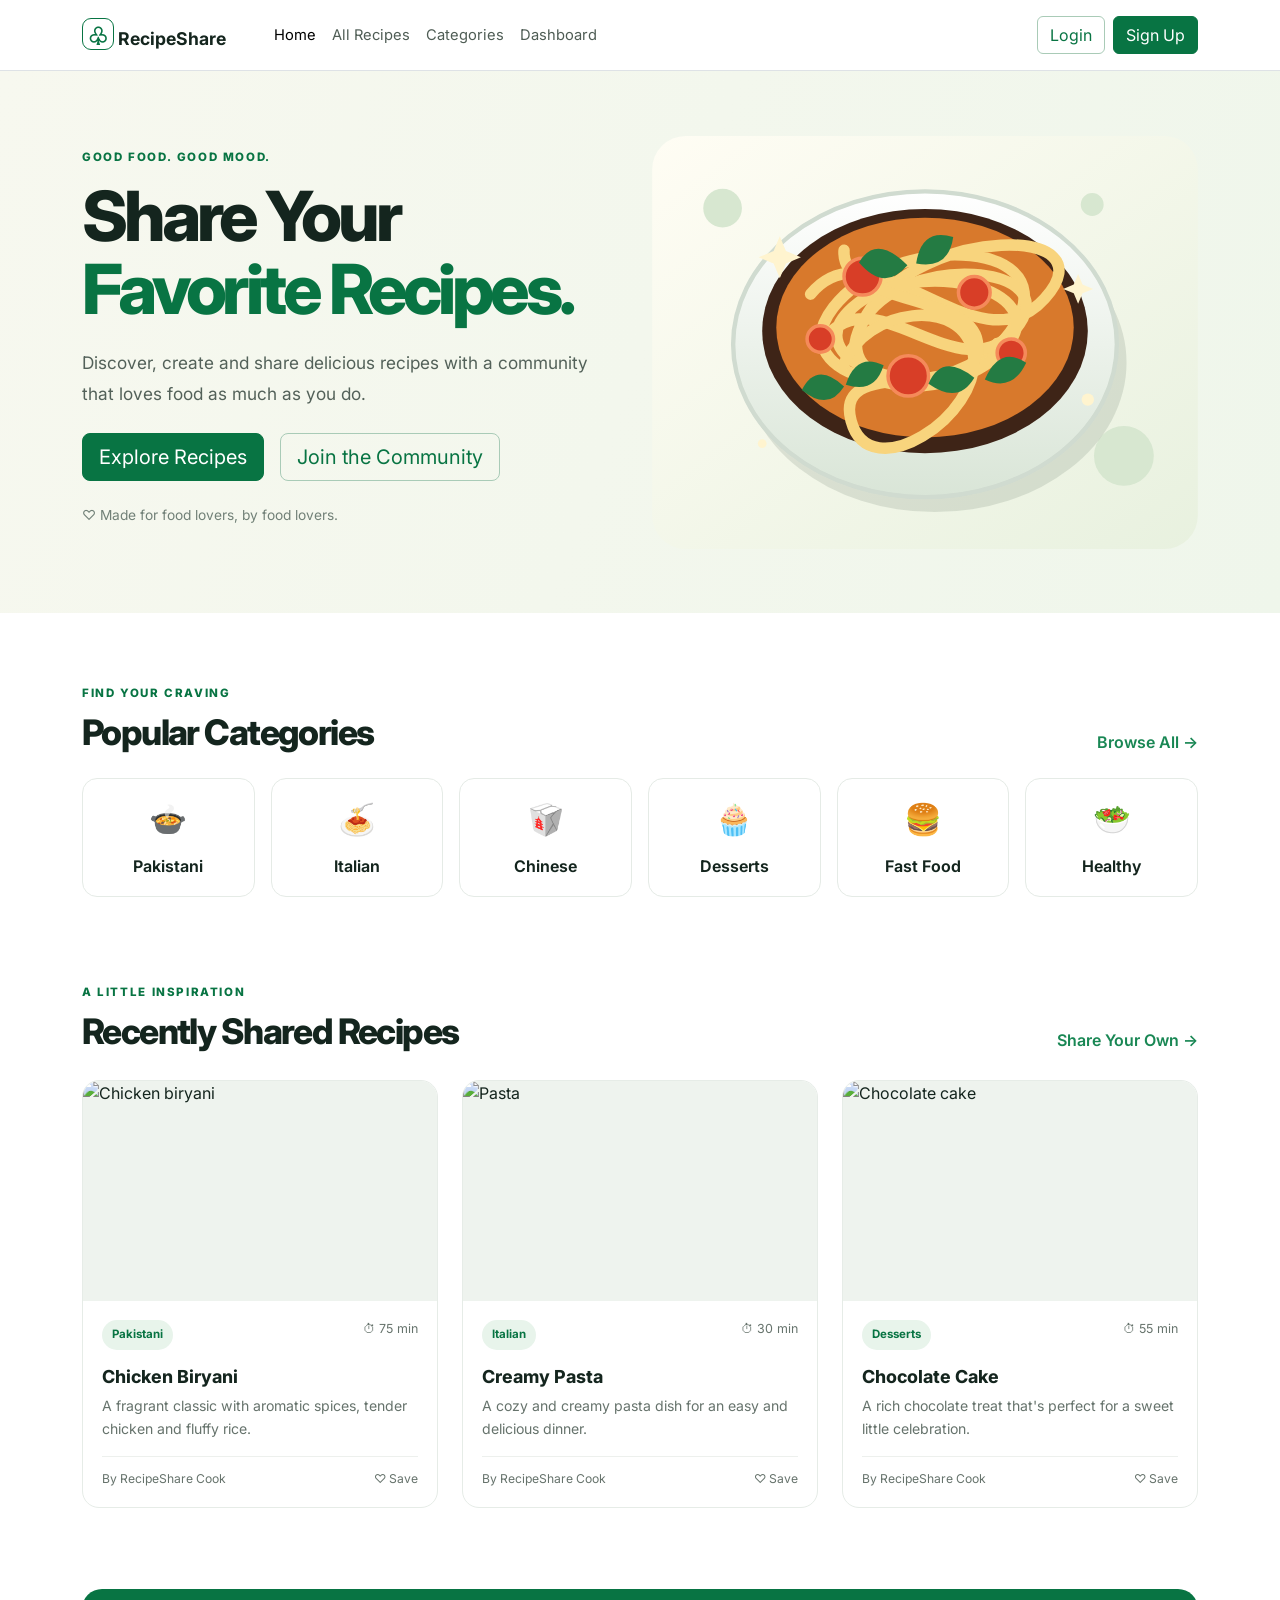
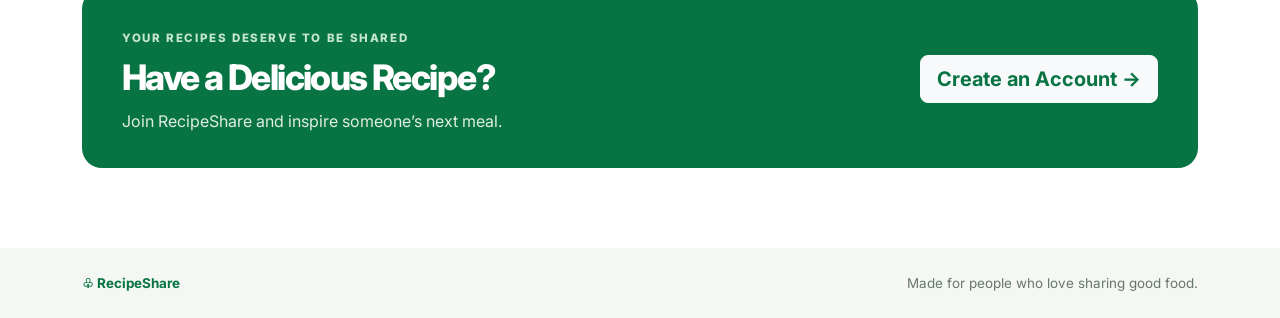
==== index.html @ fb8873b0 "push" ====
<!DOCTYPE html>
<html lang="en">

<head>
    <meta charset="UTF-8">
    <meta name="viewport" content="width=device-width, initial-scale=1.0">

    <title>RecipeShare | Share Your Favorite Recipes</title>

    <!-- Bootstrap CSS -->
    <link href="https://cdn.jsdelivr.net/npm/bootstrap@5.3.8/dist/css/bootstrap.min.css" rel="stylesheet">

    <!-- Google Font -->
    <link href="https://fonts.googleapis.com/css2?family=Inter:wght@400;500;600;700;800&display=swap" rel="stylesheet">

    <!-- Custom CSS -->
    <link rel="stylesheet" href="style.css">
</head>

<body>

    <!-- NAVBAR -->
    <nav class="navbar navbar-expand-lg bg-white border-bottom sticky-top">
        <div class="container">

            <a class="navbar-brand fw-bold" href="index.html">
                <span class="brand-icon">♧</span>
                RecipeShare
            </a>

            <button class="navbar-toggler" type="button" data-bs-toggle="collapse" data-bs-target="#navbarMenu">
                <span class="navbar-toggler-icon"></span>
            </button>

            <div class="collapse navbar-collapse" id="navbarMenu">

                <ul class="navbar-nav ms-lg-4 me-auto">
                    <li class="nav-item">
                        <a class="nav-link active" href="index.html">Home</a>
                    </li>

                    <li class="nav-item">
                        <a class="nav-link" href="#recipes">All Recipes</a>
                    </li>

                    <li class="nav-item">
                        <a class="nav-link" href="#categories">Categories</a>
                    </li>
                    <li class="nav-item">
                        <a class="nav-link" href="signup.html">Dashboard</a>
                    </li>
                </ul>

                <div class="d-flex gap-2">
                    <a href="login.html" class="btn btn-outline-success">Login</a>
                    <a href="signup.html" class="btn btn-success">Sign Up</a>
                </div>

            </div>
        </div>
    </nav>


    <!-- HERO SECTION -->
    <section class="hero">
        <div class="container">
            <div class="row align-items-center g-4">

                <div class="col-lg-6">

                    <span class="eyebrow">GOOD FOOD. GOOD MOOD.</span>

                    <h1>
                        Share Your
                        <span>Favorite Recipes.</span>
                    </h1>

                    <p class="hero-text">
                        Discover, create and share delicious recipes
                        with a community that loves food as much as you do.
                    </p>

                    <div class="d-flex flex-wrap gap-3 mt-4">
                        <a href="#recipes" class="btn btn-success btn-lg">
                            Explore Recipes
                        </a>

                        <a href="signup.html" class="btn btn-outline-success btn-lg">
                            Join the Community
                        </a>
                    </div>

                    <p class="hero-note mt-4">
                        ♡ Made for food lovers, by food lovers.
                    </p>

                </div>

                <div class="col-lg-6">
                    <img src="images/food-hero.svg" class="hero-image" alt="Delicious meal illustration">
                </div>

            </div>
        </div>
    </section>


    <!-- CATEGORIES -->
    <section class="container section-space" id="categories">

        <div class="section-heading">
            <div>
                <span class="eyebrow">FIND YOUR CRAVING</span>
                <h2>Popular Categories</h2>
            </div>

            <a href="#recipes" class="text-success text-decoration-none fw-semibold">
                Browse All →
            </a>
        </div>

        <div class="row g-3 mt-2">

            <div class="col-6 col-md-4 col-lg-2">
                <a href="#recipes" class="category-tile">
                    <span>🍲</span>
                    Pakistani
                </a>
            </div>

            <div class="col-6 col-md-4 col-lg-2">
                <a href="#recipes" class="category-tile">
                    <span>🍝</span>
                    Italian
                </a>
            </div>

            <div class="col-6 col-md-4 col-lg-2">
                <a href="#recipes" class="category-tile">
                    <span>🥡</span>
                    Chinese
                </a>
            </div>

            <div class="col-6 col-md-4 col-lg-2">
                <a href="#recipes" class="category-tile">
                    <span>🧁</span>
                    Desserts
                </a>
            </div>

            <div class="col-6 col-md-4 col-lg-2">
                <a href="#recipes" class="category-tile">
                    <span>🍔</span>
                    Fast Food
                </a>
            </div>

            <div class="col-6 col-md-4 col-lg-2">
                <a href="#recipes" class="category-tile">
                    <span>🥗</span>
                    Healthy
                </a>
            </div>

        </div>
    </section>


    <!-- RECIPES -->
    <section class="container section-space" id="recipes">

        <div class="section-heading">
            <div>
                <span class="eyebrow">A LITTLE INSPIRATION</span>
                <h2>Recently Shared Recipes</h2>
            </div>

            <a href="signup.html" class="text-success text-decoration-none fw-semibold">
                Share Your Own →
            </a>
        </div>

        <div class="row g-4 mt-1">

            <!-- Recipe 1 -->
            <div class="col-md-6 col-lg-4">
                <div class="recipe-card">

                    <img src="https://images.unsplash.com/photo-1563379091339-03246963d96c?auto=format&fit=crop&w=900&q=85"
                        alt="Chicken biryani">

                    <div class="recipe-content">

                        <div class="d-flex justify-content-between mb-3">
                            <span class="category-badge">Pakistani</span>
                            <span class="recipe-time">⏱ 75 min</span>
                        </div>

                        <h3>Chicken Biryani</h3>

                        <p>
                            A fragrant classic with aromatic spices,
                            tender chicken and fluffy rice.
                        </p>

                        <div class="recipe-footer">
                            <span>By RecipeShare Cook</span>
                            <span>♡ Save</span>
                        </div>

                    </div>
                </div>
            </div>


            <!-- Recipe 2 -->
            <div class="col-md-6 col-lg-4">
                <div class="recipe-card">

                    <img src="https://images.unsplash.com/photo-1473093295043-cdd812d0e601?auto=format&fit=crop&w=900&q=85"
                        alt="Pasta">

                    <div class="recipe-content">

                        <div class="d-flex justify-content-between mb-3">
                            <span class="category-badge">Italian</span>
                            <span class="recipe-time">⏱ 30 min</span>
                        </div>

                        <h3>Creamy Pasta</h3>

                        <p>
                            A cozy and creamy pasta dish for an
                            easy and delicious dinner.
                        </p>

                        <div class="recipe-footer">
                            <span>By RecipeShare Cook</span>
                            <span>♡ Save</span>
                        </div>

                    </div>
                </div>
            </div>


            <!-- Recipe 3 -->
            <div class="col-md-6 col-lg-4">
                <div class="recipe-card">

                    <img src="https://images.unsplash.com/photo-1578985545062-69928b1d9587?auto=format&fit=crop&w=900&q=85"
                        alt="Chocolate cake">

                    <div class="recipe-content">

                        <div class="d-flex justify-content-between mb-3">
                            <span class="category-badge">Desserts</span>
                            <span class="recipe-time">⏱ 55 min</span>
                        </div>

                        <h3>Chocolate Cake</h3>

                        <p>
                            A rich chocolate treat that's perfect
                            for a sweet little celebration.
                        </p>

                        <div class="recipe-footer">
                            <span>By RecipeShare Cook</span>
                            <span>♡ Save</span>
                        </div>

                    </div>
                </div>
            </div>

        </div>
    </section>


    <!-- JOIN SECTION -->
    <section class="container section-space">

        <div class="join-banner">

            <div>
                <span class="eyebrow">YOUR RECIPES DESERVE TO BE SHARED</span>

                <h2>Have a Delicious Recipe?</h2>

                <p>
                    Join RecipeShare and inspire someone’s next meal.
                </p>
            </div>

            <a href="signup.html" class="btn btn-light btn-lg">
                Create an Account →
            </a>

        </div>

    </section>


    <!-- FOOTER -->
    <footer class="footer">
        <div class="container d-flex justify-content-between flex-wrap gap-2">

            <strong>♧ RecipeShare</strong>

            <span>Made for people who love sharing good food.</span>

        </div>
    </footer>


    <!-- Bootstrap JS for responsive navbar -->
    <script src="https://cdn.jsdelivr.net/npm/bootstrap@5.3.8/dist/js/bootstrap.bundle.min.js"></script>

    <script src="app.js"></script>

</body>

</html>
---- style.css ----
/* GENERAL */

:root {
    --green: #087443;
    --green-dark: #075b36;
    --cream: #f6f8f1;
    --ink: #14251e;
    --muted: #66736c;
}

* {
    box-sizing: border-box;
}

body {
    font-family: 'Inter', sans-serif;
    color: var(--ink);
    background: #ffffff;
}


/* NAVBAR */

.navbar {
    padding: 13px 0;
}

.navbar-brand {
    color: var(--ink);
    font-size: 1.1rem;
}

.brand-icon {
    display: inline-grid;
    place-items: center;
    width: 32px;
    height: 32px;
    border: 1.7px solid var(--green);
    border-radius: 9px;
    color: var(--green);
    font-size: 24px;
}

.nav-link {
    color: #4f5d55;
    font-size: 0.92rem;
}

.nav-link:hover,
.nav-link.active {
    color: var(--green);
}


/* BUTTONS */

.btn-success {
    background: var(--green);
    border-color: var(--green);
}

.btn-success:hover {
    background: var(--green-dark);
    border-color: var(--green-dark);
}

.btn-outline-success {
    color: var(--green);
    border-color: #a9cbb7;
}

.btn-outline-success:hover {
    background: var(--green);
    border-color: var(--green);
}


/* HERO SECTION */

.hero {
    background: linear-gradient(110deg, #f7f8ef, #eff6eb);
    padding: 64px 0;
}

.eyebrow {
    font-size: 0.72rem;
    font-weight: 800;
    letter-spacing: 0.14em;
    color: var(--green);
}

.hero h1 {
    font-size: clamp(2.7rem, 5.4vw, 4.4rem);
    font-weight: 800;
    letter-spacing: -0.06em;
    line-height: 1.06;
    margin-top: 13px;
}

.hero h1 span {
    color: var(--green);
}

.hero-text {
    font-size: 1.08rem;
    line-height: 1.8;
    color: #536159;
    max-width: 520px;
    margin-top: 20px;
}

.hero-image {
    display: block;
    width: 100%;
    max-height: 420px;
    object-fit: contain;
}

.hero-note {
    font-size: 0.86rem;
    color: #718077;
}


/* SECTION HEADINGS */

.section-space {
    padding-top: 66px;
    padding-bottom: 15px;
}

.section-heading {
    display: flex;
    align-items: end;
    justify-content: space-between;
    gap: 16px;
}

.section-heading h2,
.join-banner h2 {
    font-size: clamp(1.7rem, 3vw, 2.2rem);
    font-weight: 800;
    letter-spacing: -0.045em;
    margin: 8px 0 0;
}


/* CATEGORY CARDS */

.category-tile {
    display: flex;
    flex-direction: column;
    align-items: center;
    justify-content: center;
    gap: 12px;

    min-height: 118px;
    padding: 18px 8px;

    border: 1px solid #e5ebe6;
    border-radius: 15px;

    text-decoration: none;
    color: var(--ink);
    font-weight: 650;
    background: #ffffff;

    transition: 0.2s;
}

.category-tile span {
    font-size: 1.9rem;
}

.category-tile:hover {
    transform: translateY(-3px);
    border-color: #a4c9b1;
    box-shadow: 0 10px 24px #173a2510;
    color: var(--green);
}


/* RECIPE CARDS */

.recipe-card {
    height: 100%;
    border: 1px solid #e6ece7;
    border-radius: 17px;
    overflow: hidden;
    background: #ffffff;
    transition: 0.2s;
}

.recipe-card:hover {
    transform: translateY(-4px);
    box-shadow: 0 12px 28px #173a2512;
}

.recipe-card > img {
    display: block;
    width: 100%;
    height: 220px;
    object-fit: cover;
    background: #eef3ee;
}

.recipe-content {
    padding: 19px;
}

.category-badge {
    font-size: 0.72rem;
    font-weight: 700;
    color: var(--green);
    background: #e8f4eb;
    border-radius: 50px;
    padding: 6px 10px;
}

.recipe-time {
    font-size: 0.78rem;
    color: var(--muted);
}

.recipe-content h3 {
    font-size: 1.12rem;
    font-weight: 750;
    margin: 12px 0 8px;
}

.recipe-content p {
    font-size: 0.88rem;
    line-height: 1.6;
    color: var(--muted);
    min-height: 45px;
}

.recipe-footer {
    border-top: 1px solid #edf0ed;
    padding-top: 13px;

    display: flex;
    justify-content: space-between;
    gap: 8px;

    font-size: 0.76rem;
    color: var(--muted);
}


/* JOIN BANNER */

.join-banner {
    display: flex;
    justify-content: space-between;
    align-items: center;
    gap: 25px;

    padding: 35px 40px;
    border-radius: 20px;

    background: var(--green);
    color: #ffffff;
}

.join-banner .eyebrow {
    color: #c5e6d1;
}

.join-banner h2 {
    color: #ffffff;
}

.join-banner p {
    margin: 10px 0 0;
    color: #e0eee5;
}

.join-banner .btn {
    white-space: nowrap;
    color: var(--green);
    font-weight: 700;
}


/* FOOTER */

.footer {
    margin-top: 65px;
    background: #f4f7f3;
    padding: 25px 0;
    color: #69766e;
    font-size: 0.84rem;
}

.footer strong {
    color: var(--green);
}


/* LOGIN AND SIGNUP */

.auth-page {
    min-height: 100vh;
    background: linear-gradient(135deg, #f6f8f2, #edf5ee);
    display: flex;
    flex-direction: column;
}

.auth-wrap {
    flex: 1;
    display: flex;
    align-items: center;
    justify-content: center;
    padding-top: 45px;
    padding-bottom: 45px;
}

.auth-card {
    width: min(100%, 460px);
    padding: 35px;

    background: #ffffff;
    border: 1px solid #e5ece6;
    border-radius: 20px;

    box-shadow: 0 15px 45px #1a3a2410;
    text-align: center;
}

.auth-mark {
    display: grid;
    place-items: center;

    width: 48px;
    height: 48px;
    margin: 0 auto 17px;

    border: 2px solid var(--green);
    border-radius: 14px;

    color: var(--green);
    font-size: 31px;
    text-decoration: none;
}

.auth-card h1 {
    font-size: 1.8rem;
    font-weight: 800;
    letter-spacing: -0.045em;
}

.auth-card > p {
    font-size: 0.91rem;
}

.auth-card form {
    text-align: left;
    margin-top: 27px;
}

.form-label {
    font-size: 0.84rem;
    font-weight: 650;
}

.form-control {
    padding: 0.78rem 0.9rem;
    border-color: #dce5df;
}

.form-control:focus {
    border-color: #7db797;
    box-shadow: 0 0 0 0.2rem #08744316;
}

.auth-card a:not(.auth-mark) {
    color: var(--green);
    font-weight: 600;
    text-decoration: none;
}

.demo-note {
    font-size: 0.75rem;
    color: #77847b;
    background: #f5f8f4;
    border-radius: 9px;
    padding: 10px;
    margin-top: 20px;
}


/* RESPONSIVE DESIGN */

@media (max-width: 767px) {

    .hero {
        padding: 42px 0;
    }

    .hero-image {
        max-height: 290px;
    }

    .section-space {
        padding-top: 48px;
    }

    .section-heading {
        align-items: start;
        flex-direction: column;
    }

    .join-banner {
        align-items: flex-start;
        flex-direction: column;
        padding: 28px 23px;
    }

    .auth-card {
        padding: 28px 20px;
    }

    .recipe-card > img {
        height: 210px;
    }
}


/* =================================
   DASHBOARD
================================= */

.dashboard-page {
    background: #f7f9f6;
}


/* SIDEBAR */

.dashboard-sidebar {
    min-height: calc(100vh - 59px);
    background: #ffffff;
    border-right: 1px solid #e7ece8;
    padding: 30px 16px;
    position: relative;
}

.sidebar-heading {
    font-size: 0.7rem;
    font-weight: 800;
    letter-spacing: 0.13em;
    color: #96a198;
    margin: 0 0 18px 12px;
}

.sidebar-link {
    display: flex;
    align-items: center;
    gap: 12px;

    padding: 13px 14px;
    margin-bottom: 7px;

    border-radius: 10px;
    text-decoration: none;

    color: #66736c;
    font-size: 0.88rem;
    font-weight: 600;

    transition: 0.2s;
}

.sidebar-link span {
    font-size: 1.15rem;
}

.sidebar-link:hover {
    background: #f0f7f1;
    color: var(--green);
}

.sidebar-link.active {
    background: #e9f5ec;
    color: var(--green);
}

.sidebar-bottom {
    margin-top: 35px;
    padding-top: 20px;
    border-top: 1px solid #edf0ed;
}

/* Stylish Logout Button */

.logout-btn {
    display: inline-flex;
    align-items: center;
    justify-content: center;
    gap: 9px;

    padding: 10px 20px;
    border: 1px solid #f0d5d5;
    border-radius: 10px;

    background: #fff5f5;
    color: #d64545;

    font-family: "Inter", sans-serif;
    font-size: 14px;
    font-weight: 600;

    cursor: pointer;
    transition: all 0.3s ease;
}

.logout-icon {
    font-size: 20px;
    line-height: 1;
    transition: transform 0.3s ease;
}

.logout-btn:hover {
    background: #d64545;
    color: #ffffff;
    border-color: #d64545;
    box-shadow: 0 5px 15px rgba(214, 69, 69, 0.18);
    transform: translateY(-2px);
}

.logout-btn:hover .logout-icon {
    transform: translateX(3px);
}

.logout-btn:active {
    transform: scale(0.97);
}


/* MAIN CONTENT */

.dashboard-main {
    padding: 35px;
    min-width: 0;
}

.dashboard-heading {
    display: flex;
    align-items: center;
    justify-content: space-between;
    gap: 20px;
    margin-bottom: 28px;
}

.dashboard-heading h1 {
    font-size: 2rem;
    font-weight: 800;
    letter-spacing: -0.05em;
    margin: 8px 0;
}

.dashboard-heading p {
    color: var(--muted);
    font-size: 0.9rem;
    margin-bottom: 0;
}


/* WELCOME BANNER */

.welcome-banner {
    display: flex;
    align-items: center;
    justify-content: space-between;
    gap: 20px;

    padding: 30px 35px;
    border-radius: 18px;

    background: linear-gradient(115deg, #087443, #12613e);
    color: #ffffff;

    overflow: hidden;
}

.welcome-content {
    max-width: 600px;
}

.welcome-label {
    font-size: 0.7rem;
    font-weight: 800;
    letter-spacing: 0.13em;
    color: #c9e9d4;
}

.welcome-banner h2 {
    font-size: clamp(1.7rem, 3vw, 2.3rem);
    font-weight: 800;
    letter-spacing: -0.05em;
    margin: 12px 0;
}

.welcome-banner p {
    color: #e0eee5;
    font-size: 0.9rem;
    line-height: 1.7;
    max-width: 490px;
}

.welcome-banner .btn {
    color: var(--green);
    font-weight: 700;
    border: none;
}

.welcome-decoration {
    font-size: clamp(4rem, 9vw, 7rem);
    opacity: 0.9;
    padding: 10px 25px;
}


/* STATISTICS */

.stats-section {
    margin-top: 27px;
}

.stat-card {
    height: 100%;
    padding: 21px;
    background: #ffffff;
    border: 1px solid #e7ece8;
    border-radius: 15px;
    transition: 0.2s;
}

.stat-card:hover {
    transform: translateY(-3px);
    box-shadow: 0 10px 25px #173a250a;
}

.stat-icon {
    width: 42px;
    height: 42px;

    display: grid;
    place-items: center;

    border-radius: 12px;
    font-size: 1.4rem;
    margin-bottom: 17px;
}

.icon-green {
    background: #e7f5eb;
    color: #087443;
}

.icon-orange {
    background: #fff1df;
    color: #d97706;
}

.icon-purple {
    background: #f0eaff;
    color: #7951c8;
}

.icon-pink {
    background: #ffebef;
    color: #d94d71;
}

.stat-card p {
    color: #65736a;
    font-size: 0.83rem;
    font-weight: 600;
    margin-bottom: 8px;
}

.stat-card h3 {
    font-size: 1.9rem;
    font-weight: 800;
    margin-bottom: 6px;
}

.stat-card > span {
    font-size: 0.73rem;
    color: #8a968e;
}


/* SECTION HEADINGS */

.dashboard-recipes,
.dashboard-categories {
    margin-top: 42px;
}

.dashboard-section-heading {
    display: flex;
    align-items: end;
    justify-content: space-between;
    gap: 15px;
}

.dashboard-section-heading h2 {
    font-size: 1.55rem;
    font-weight: 800;
    letter-spacing: -0.045em;
    margin-top: 8px;
}

.dashboard-section-heading > a {
    color: var(--green);
    text-decoration: none;
    font-size: 0.85rem;
    font-weight: 700;
}


/* DASHBOARD RECIPE CARDS */

.dashboard-recipe-card {
    height: 100%;
    overflow: hidden;

    background: #ffffff;
    border: 1px solid #e6ece7;
    border-radius: 16px;

    transition: 0.2s;
}

.dashboard-recipe-card:hover {
    transform: translateY(-4px);
    box-shadow: 0 12px 28px #173a2510;
}

.dashboard-recipe-image {
    height: 190px;
    position: relative;
    overflow: hidden;
}

.dashboard-recipe-image img {
    width: 100%;
    height: 100%;
    object-fit: cover;
}

.recipe-status {
    position: absolute;
    top: 12px;
    right: 12px;

    padding: 6px 10px;
    border-radius: 50px;

    background: #e8f5eb;
    color: var(--green);

    font-size: 0.68rem;
    font-weight: 700;
}

.dashboard-recipe-content {
    padding: 19px;
}

.dashboard-recipe-content h3 {
    font-size: 1.12rem;
    font-weight: 750;
    margin: 14px 0 8px;
}

.dashboard-recipe-content > p {
    font-size: 0.83rem;
    line-height: 1.65;
    color: var(--muted);
    min-height: 43px;
}

.dashboard-recipe-meta {
    display: flex;
    justify-content: space-between;
    flex-wrap: wrap;
    gap: 8px;

    padding: 13px 0;
    border-top: 1px solid #edf0ed;

    color: #77847b;
    font-size: 0.72rem;
}

.dashboard-card-actions {
    display: flex;
    align-items: center;
    gap: 15px;
    margin-top: 8px;
}

.dashboard-card-actions .btn {
    font-size: 0.78rem;
    font-weight: 650;
    padding: 8px 13px;
}

.edit-action {
    text-decoration: none;
    color: var(--green);
    font-size: 0.82rem;
    font-weight: 700;
}

.edit-action:hover {
    color: var(--green-dark);
}


/* ADD RECIPE SECTION */

.add-recipe-section {
    margin-top: 40px;
}

.add-recipe-box {
    text-align: center;
    padding: 35px 20px;

    background: #ffffff;
    border: 1px dashed #b7cdbd;
    border-radius: 17px;
}

.add-recipe-icon {
    display: grid;
    place-items: center;

    width: 48px;
    height: 48px;
    margin: 0 auto 15px;

    border-radius: 14px;
    background: #e9f5ec;
    color: var(--green);

    font-size: 1.8rem;
    font-weight: 500;
}

.add-recipe-box h2 {
    font-size: 1.35rem;
    font-weight: 800;
}

.add-recipe-box p {
    max-width: 480px;
    margin: 10px auto 20px;

    color: var(--muted);
    font-size: 0.87rem;
    line-height: 1.7;
}


/* CATEGORY MINI CARDS */

.mini-category {
    display: flex;
    flex-direction: column;
    align-items: center;
    justify-content: center;
    gap: 12px;

    min-height: 120px;
    padding: 15px 8px;

    background: #ffffff;
    border: 1px solid #e6ece7;
    border-radius: 14px;

    transition: 0.2s;
}

.mini-category:hover {
    transform: translateY(-3px);
    border-color: #a4c9b1;
    box-shadow: 0 8px 20px #173a250a;
}

.mini-category span {
    font-size: 1.9rem;
}

.mini-category h3 {
    font-size: 0.82rem;
    font-weight: 700;
    margin: 0;
}


/* RESPONSIVE DESIGN */

@media (max-width: 991px) {

    .dashboard-sidebar {
        min-height: auto;
        border-right: none;
        border-bottom: 1px solid #e7ece8;

        display: flex;
        flex-wrap: wrap;
        gap: 5px;

        padding: 15px;
    }

    .sidebar-heading {
        width: 100%;
        margin-bottom: 8px;
    }

    .sidebar-link {
        margin: 0;
        padding: 10px 12px;
    }

    .sidebar-bottom {
        margin: 0;
        padding: 0;
        border: none;
    }

    .dashboard-main {
        padding: 25px;
    }
}


@media (max-width: 767px) {

    .dashboard-main {
        padding: 20px 15px;
    }

    .dashboard-heading {
        align-items: flex-start;
        flex-direction: column;
    }

    .dashboard-heading h1 {
        font-size: 1.7rem;
    }

    .welcome-banner {
        padding: 25px 22px;
    }

    .welcome-decoration {
        display: none;
    }

    .stat-card {
        padding: 16px;
    }

    .stat-card h3 {
        font-size: 1.6rem;
    }

    .dashboard-section-heading h2 {
        font-size: 1.35rem;
    }

    .dashboard-recipe-image {
        height: 210px;
    }
}


@media (max-width: 420px) {

    .dashboard-sidebar {
        padding: 12px 8px;
    }

    .sidebar-link {
        font-size: 0.77rem;
        gap: 7px;
        padding: 9px;
    }

    .dashboard-main {
        padding: 18px 12px;
    }

    .welcome-banner {
        padding: 23px 18px;
    }

    .welcome-banner h2 {
        font-size: 1.65rem;
    }

    .dashboard-recipe-meta {
        flex-direction: column;
    }
}
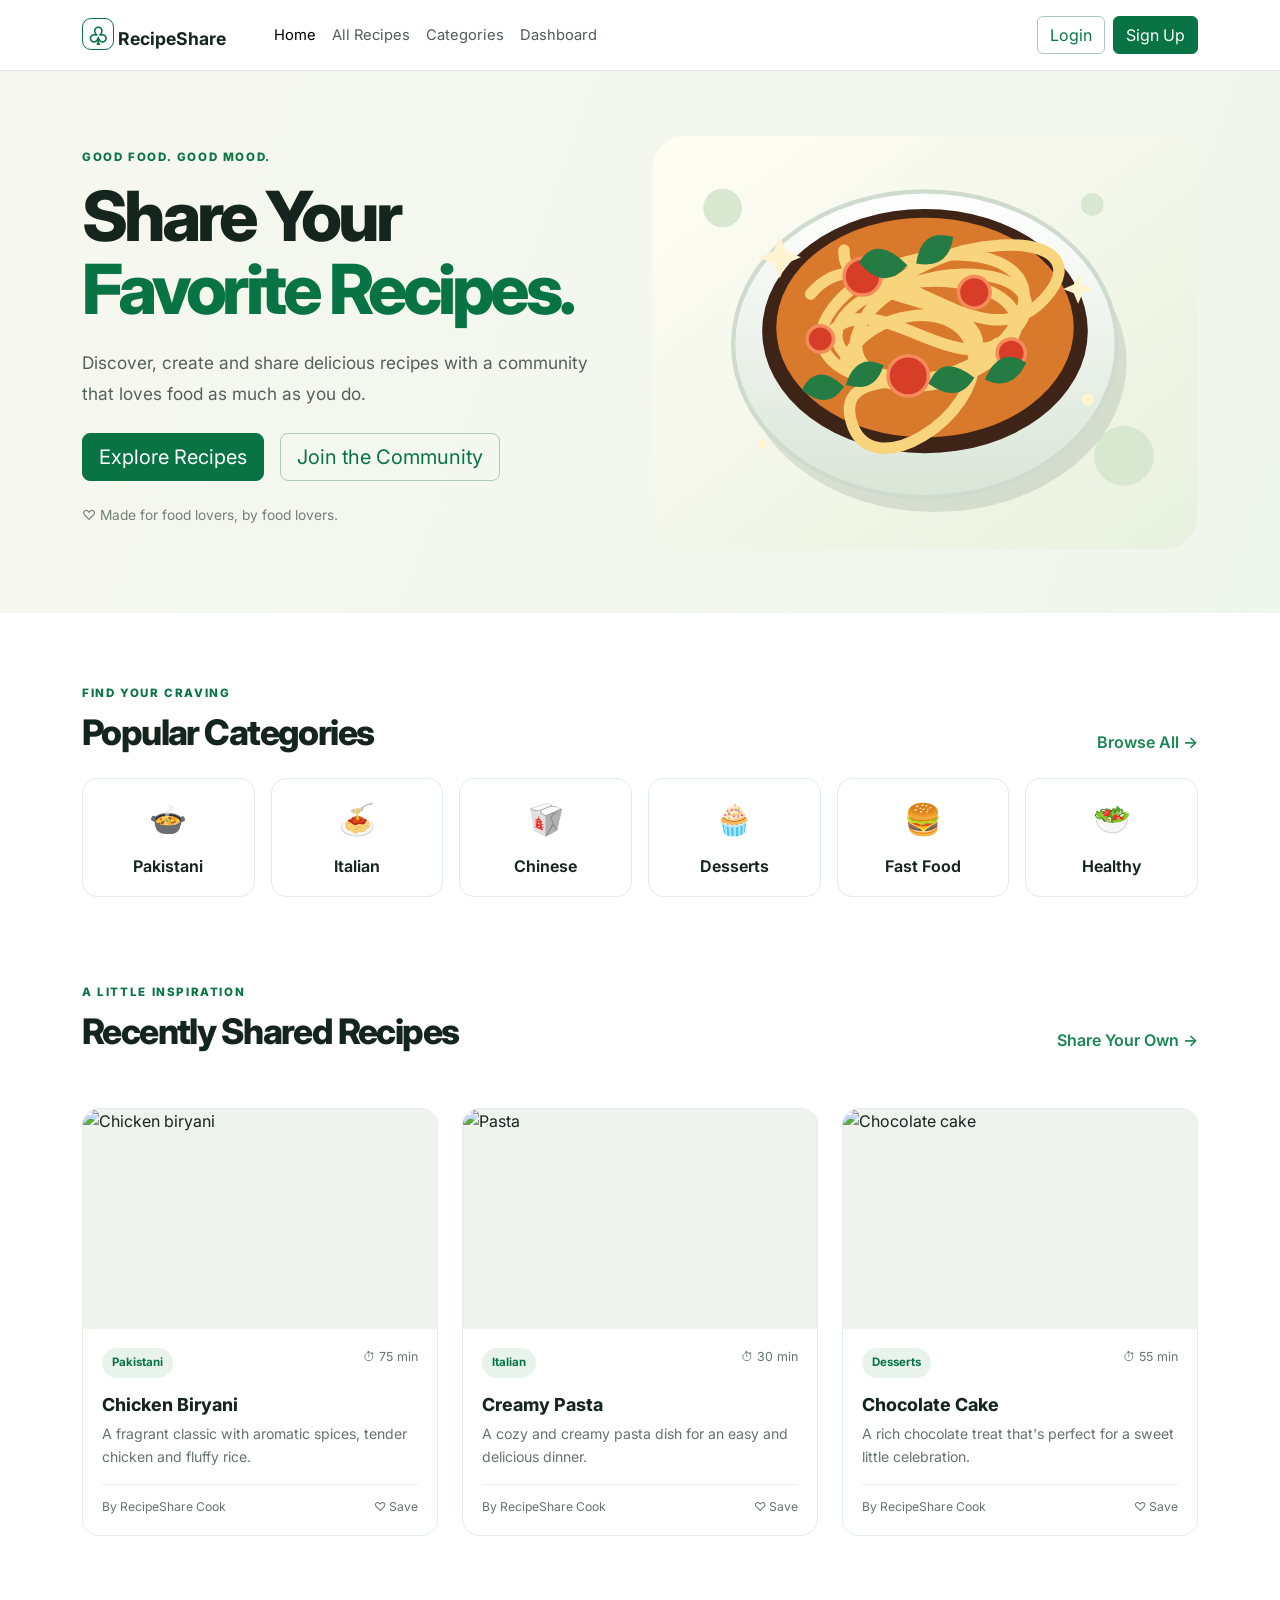
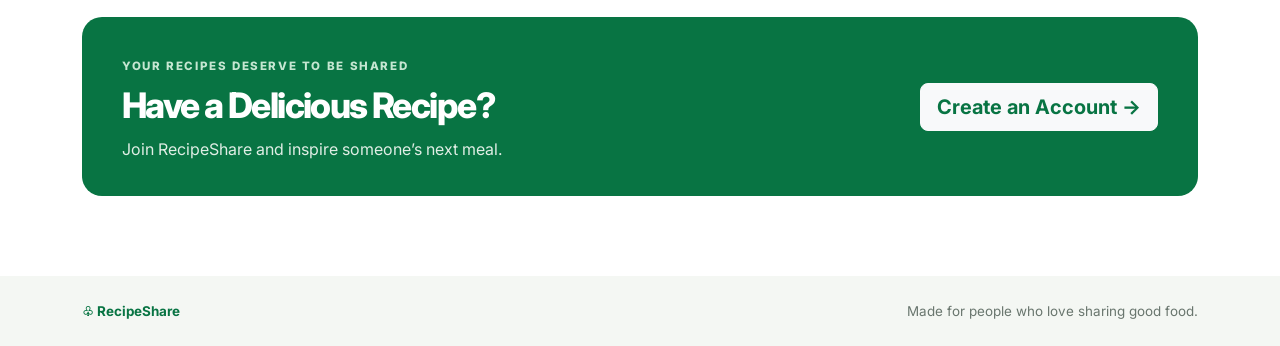
==== commit 24bb0ca8: "push" ====
--- a/index.html
+++ b/index.html
@@ -183,11 +183,30 @@
 
         <div class="row g-4 mt-1">
 
+            <!-- RECIPE 1 -->
+            <div class="col-md-6 col-xl-4" id="recipePost">
+
+
+
+            </div>
+
+
+            <!-- RECIPE 2 -->
+
+
+
+            <!-- RECIPE 3 -->
+
+
+        </div>
+
+        <div class="row g-4 mt-1">
+
             <!-- Recipe 1 -->
             <div class="col-md-6 col-lg-4">
                 <div class="recipe-card">
 
-                    <img src="https://images.unsplash.com/photo-1563379091339-03246963d96c?auto=format&fit=crop&w=900&q=85"
+                    <img src="https://ministryofcurry.com/chicken-biryani/"
                         alt="Chicken biryani">
 
                     <div class="recipe-content">
@@ -314,9 +333,14 @@
         </div>
     </footer>
 
-
+<!-- supabase -->
+  <script src="https://cdn.jsdelivr.net/npm/@supabase/supabase-js@2"></script>
+
+   <!-- sweetalert -->
+    <script src="https://cdn.jsdelivr.net/npm/sweetalert2@11"></script>
     <!-- Bootstrap JS for responsive navbar -->
     <script src="https://cdn.jsdelivr.net/npm/bootstrap@5.3.8/dist/js/bootstrap.bundle.min.js"></script>
+    <script src="logout.js"></script>
 
     <script src="app.js"></script>
 
--- a/style.css
+++ b/style.css
@@ -821,6 +821,20 @@
     color: var(--green-dark);
 }
 
+#recipePost {
+    display: grid;
+    grid-template-columns: repeat(3, 1fr);
+    gap: 20px;
+    width: 100%;
+}
+
+.dashboard-recipe-card {
+    width: 100%;
+    min-width: 0;
+    margin: 0;
+}
+
+
 
 /* ADD RECIPE SECTION */
 
@@ -865,6 +879,53 @@
     color: var(--muted);
     font-size: 0.87rem;
     line-height: 1.7;
+}
+
+.dashboard-card-actions {
+  display: flex;
+  align-items: center;
+  gap: 8px;
+  margin-top: 16px;
+  padding-top: 16px;
+  border-top: 1px solid #eef0ee;
+}
+
+.dashboard-card-actions .action-view {
+  flex-grow: 1;
+  border-radius: 10px;
+  font-weight: 600;
+  padding: 8px 14px;
+}
+
+.action-btn {
+  border: 0;
+  border-radius: 10px;
+  padding: 8px 14px;
+  font-size: 0.875rem;
+  font-weight: 600;
+  cursor: pointer;
+  transition: transform 0.15s ease, box-shadow 0.15s ease, background 0.15s ease;
+}
+
+.action-btn:hover {
+  transform: translateY(-2px);
+  box-shadow: 0 4px 10px rgba(0, 0, 0, 0.1);
+}
+
+.action-edit {
+  background: #eef2ff;
+  color: #4338ca;
+}
+.action-edit:hover {
+  background: #e0e7ff;
+}
+
+.action-delete {
+  background: #fef2f2;
+  color: #dc2626;
+}
+.action-delete:hover {
+  background: #fee2e2;
 }
 
 
@@ -906,6 +967,18 @@
 
 /* RESPONSIVE DESIGN */
 
+@media (max-width: 992px) {
+    #recipePost {
+        grid-template-columns: repeat(2, 1fr);
+    }
+}
+
+@media (max-width: 576px) {
+    #recipePost {
+        grid-template-columns: 1fr;
+    }
+}
+
 @media (max-width: 991px) {
 
     .dashboard-sidebar {
